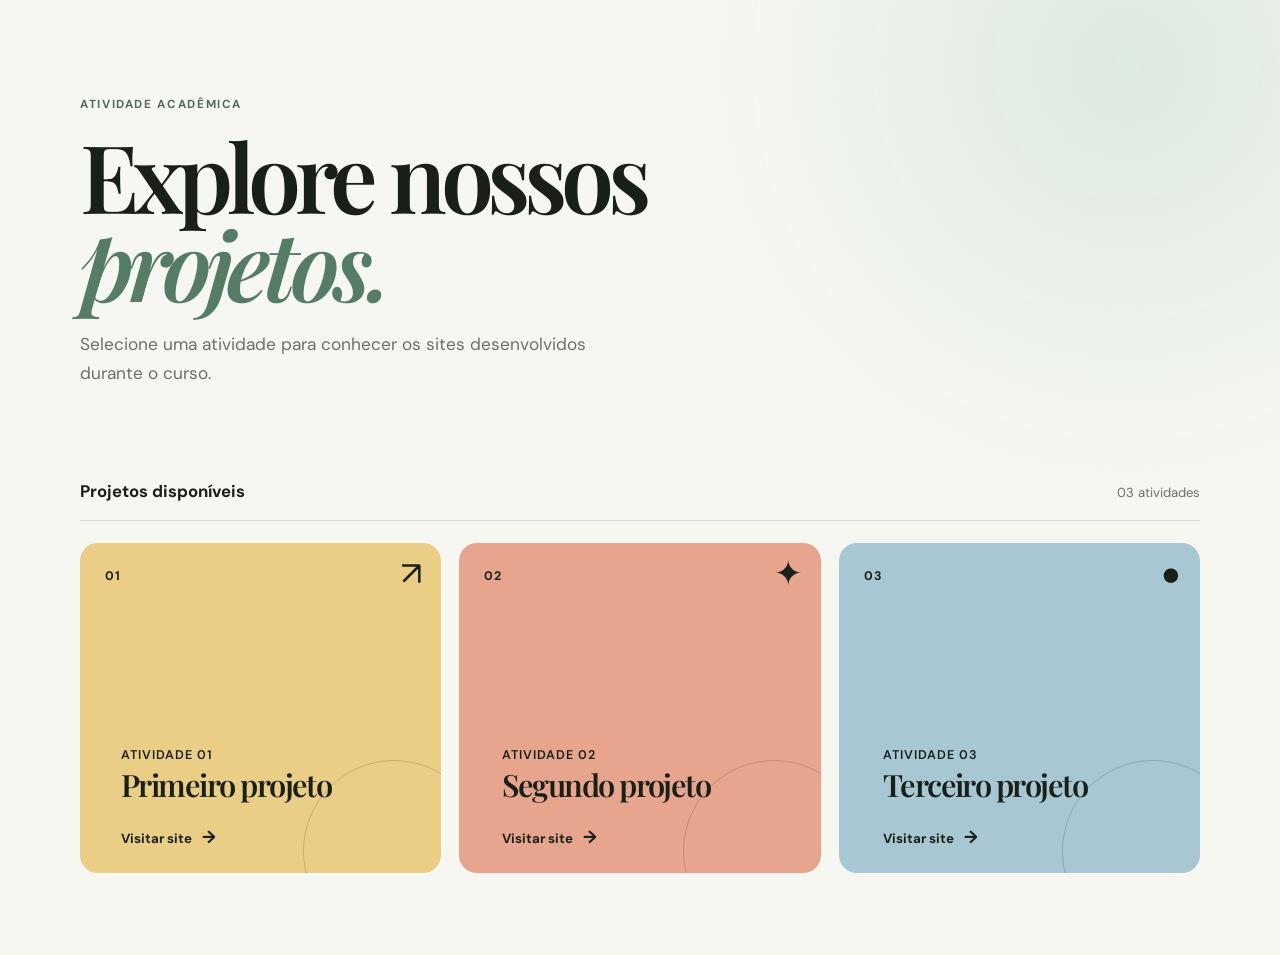
==== index.html @ 8a185f96 "Primeiro commit homepage" ====
<!doctype html>
<html lang="pt-BR">
  <head>
    <meta charset="UTF-8" />
    <meta name="viewport" content="width=device-width, initial-scale=1.0" />
    <meta
      name="description"
      content="Página inicial da atividade acadêmica com acesso aos projetos."
    />
    <title>Atividade Acadêmica | Projetos</title>
    <link rel="preconnect" href="https://fonts.googleapis.com" />
    <link rel="preconnect" href="https://fonts.gstatic.com" crossorigin />
    <link
      href="https://fonts.googleapis.com/css2?family=DM+Sans:wght@400;500;600;700&family=Playfair+Display:wght@600;700&display=swap"
      rel="stylesheet"
    />
    <link rel="stylesheet" href="style.css" />
  </head>
  <body>
    <main class="page-shell">
      <header class="hero">
        <p class="eyebrow">Atividade acadêmica</p>
        <h1>Explore nossos<br /><em>projetos.</em></h1>
        <p class="intro">
          Selecione uma atividade para conhecer os sites desenvolvidos durante o curso.
        </p>
      </header>

      <section class="projects" aria-labelledby="projects-title">
        <div class="section-heading">
          <h2 id="projects-title">Projetos disponíveis</h2>
          <span>03 atividades</span>
        </div>

        <div class="card-grid">
          <a class="project-card card-amber" href="https://seu-usuario.github.io/projeto-1/" target="_blank" rel="noopener noreferrer">
            <div class="card-number">01</div>
            <div class="card-icon" aria-hidden="true">↗</div>
            <div class="card-content">
              <p>Atividade 01</p>
              <h3>Primeiro projeto</h3>
              <span>Visitar site <b>→</b></span>
            </div>
          </a>

          <a class="project-card card-coral" href="https://seu-usuario.github.io/projeto-2/" target="_blank" rel="noopener noreferrer">
            <div class="card-number">02</div>
            <div class="card-icon" aria-hidden="true">✦</div>
            <div class="card-content">
              <p>Atividade 02</p>
              <h3>Segundo projeto</h3>
              <span>Visitar site <b>→</b></span>
            </div>
          </a>

          <a class="project-card card-blue" href="https://seu-usuario.github.io/projeto-3/" target="_blank" rel="noopener noreferrer">
            <div class="card-number">03</div>
            <div class="card-icon" aria-hidden="true">●</div>
            <div class="card-content">
              <p>Atividade 03</p>
              <h3>Terceiro projeto</h3>
              <span>Visitar site <b>→</b></span>
            </div>
          </a>
        </div>
      </section>
    </main>
  </body>
</html>
---- style.css ----
:root {
  --ink: #192019;
  --muted: #697168;
  --line: #d9ddd4;
  --paper: #f7f7f2;
}

* { box-sizing: border-box; }

html { background: var(--paper); }

body {
  margin: 0;
  color: var(--ink);
  font-family: "DM Sans", Arial, sans-serif;
  background:
    radial-gradient(circle at 88% 7%, rgba(188, 217, 199, .45), transparent 27rem),
    var(--paper);
}

.page-shell { width: min(1120px, calc(100% - 48px)); margin: 0 auto; }

.hero { padding: 96px 0 76px; max-width: 760px; }

.eyebrow {
  margin: 0 0 19px;
  color: #4d6d59;
  font-size: .73rem;
  font-weight: 700;
  letter-spacing: .14em;
  text-transform: uppercase;
}

h1, h2, h3, p { margin-top: 0; }

h1 {
  margin-bottom: 23px;
  font-family: "Playfair Display", Georgia, serif;
  font-size: clamp(3.2rem, 7.4vw, 6.4rem);
  font-weight: 600;
  letter-spacing: -.065em;
  line-height: .93;
}

h1 em { color: #557c65; font-weight: 600; }

.intro { max-width: 510px; color: var(--muted); font-size: 1.08rem; line-height: 1.65; }

.projects { padding-bottom: 82px; }

.section-heading {
  display: flex;
  align-items: baseline;
  justify-content: space-between;
  padding-bottom: 18px;
  border-bottom: 1px solid var(--line);
}

.section-heading h2 { margin: 0; font-size: 1.05rem; font-weight: 700; }
.section-heading span { color: var(--muted); font-size: .82rem; }

.card-grid { display: grid; grid-template-columns: repeat(3, 1fr); gap: 18px; margin-top: 22px; }

.project-card {
  position: relative;
  display: flex;
  min-height: 330px;
  padding: 25px;
  overflow: hidden;
  color: var(--ink);
  text-decoration: none;
  border-radius: 18px;
  transition: transform .25s ease, box-shadow .25s ease;
}

.project-card::after {
  position: absolute;
  right: -44px;
  bottom: -69px;
  width: 180px;
  height: 180px;
  content: "";
  border: 1px solid rgba(25, 32, 25, .18);
  border-radius: 50%;
}

.project-card:hover, .project-card:focus-visible {
  outline: none;
  transform: translateY(-7px);
  box-shadow: 0 18px 30px rgba(28, 45, 32, .15);
}

.card-amber { background: #ebce85; }
.card-coral { background: #e8a58d; }
.card-blue { background: #a7c7d2; }

.card-number { font-size: .78rem; font-weight: 700; letter-spacing: .08em; }

.card-icon {
  position: absolute;
  top: 14px;
  right: 19px;
  font-size: 2.1rem;
  font-weight: 400;
  line-height: 1;
}

.card-content { align-self: flex-end; position: relative; z-index: 1; }
.card-content p { margin-bottom: 7px; font-size: .79rem; font-weight: 600; letter-spacing: .08em; text-transform: uppercase; }
.card-content h3 { margin-bottom: 27px; font-family: "Playfair Display", Georgia, serif; font-size: clamp(1.8rem, 2.4vw, 2.5rem); font-weight: 600; letter-spacing: -.05em; line-height: .96; }
.card-content span { font-size: .83rem; font-weight: 700; }
.card-content b { margin-left: 7px; font-size: 1.1rem; }

@media (max-width: 720px) {
  .page-shell { width: min(100% - 32px, 540px); }
  .hero { padding: 70px 0 56px; }
  .card-grid { grid-template-columns: 1fr; gap: 13px; }
  .project-card { min-height: 225px; }
}
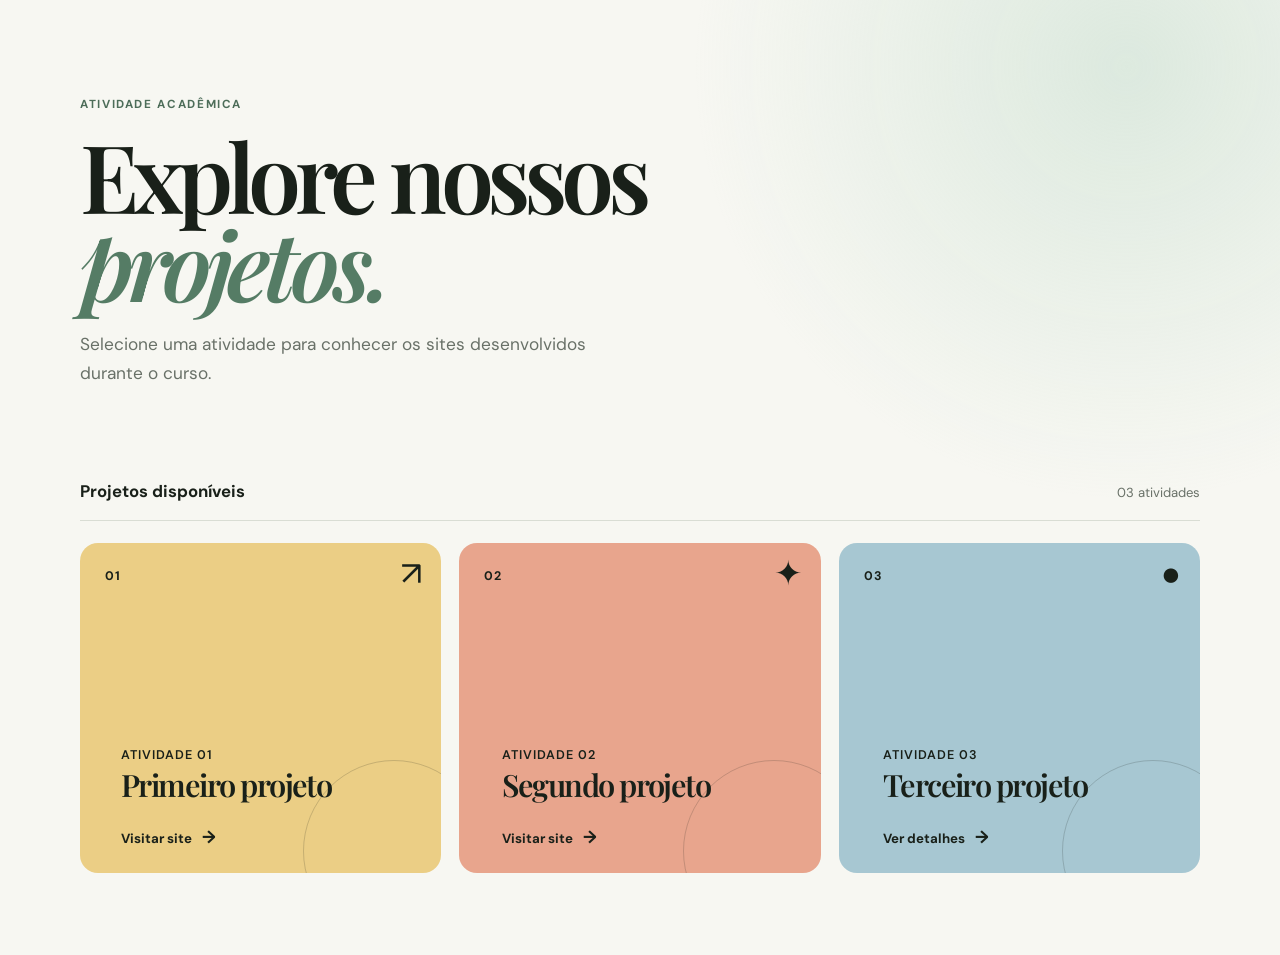
==== commit 1b4d5856: "criação da página 3" ====
--- a/index.html
+++ b/index.html
@@ -53,13 +53,13 @@
             </div>
           </a>
 
-          <a class="project-card card-blue" href="https://seu-usuario.github.io/projeto-3/" target="_blank" rel="noopener noreferrer">
+          <a class="project-card card-blue" href="pagina3/projeto-3.html">
             <div class="card-number">03</div>
             <div class="card-icon" aria-hidden="true">●</div>
             <div class="card-content">
               <p>Atividade 03</p>
               <h3>Terceiro projeto</h3>
-              <span>Visitar site <b>→</b></span>
+              <span>Ver detalhes <b>→</b></span>
             </div>
           </a>
         </div>
--- a/style.css
+++ b/style.css
@@ -116,4 +116,4 @@
   .hero { padding: 70px 0 56px; }
   .card-grid { grid-template-columns: 1fr; gap: 13px; }
   .project-card { min-height: 225px; }
-}
+}
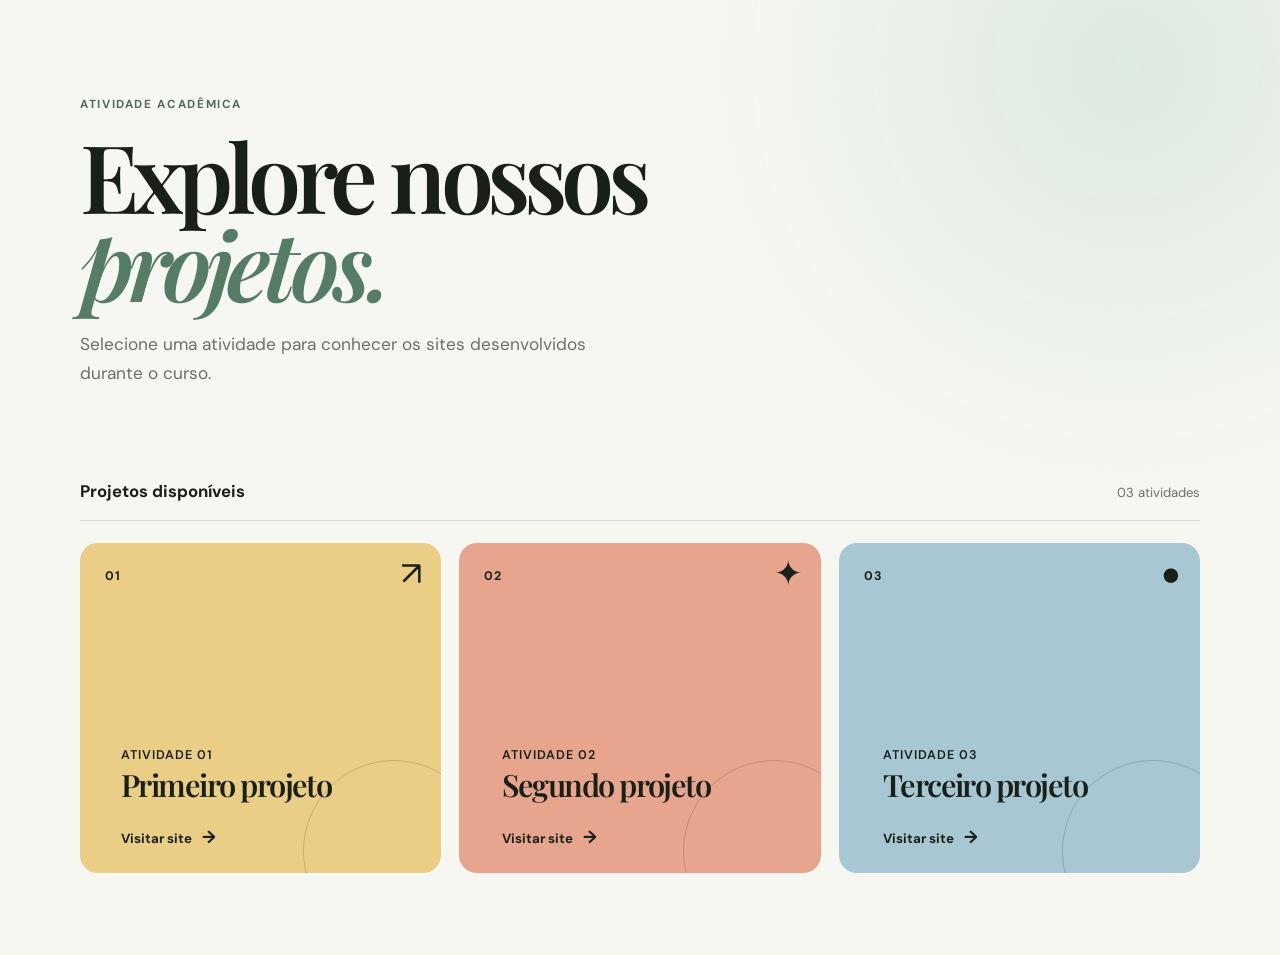
==== commit 682be358: "Merge pull request #1 from dvz123/main Subindo a Atividade 2 - Barbearia da branch: BranchDavi" ====
--- a/index.html
+++ b/index.html
@@ -43,7 +43,7 @@
             </div>
           </a>
 
-          <a class="project-card card-coral" href="https://seu-usuario.github.io/projeto-2/" target="_blank" rel="noopener noreferrer">
+          <a class="project-card card-coral" href="./Atividade2/Atividade2.html" target="_blank" rel="noopener noreferrer">
             <div class="card-number">02</div>
             <div class="card-icon" aria-hidden="true">✦</div>
             <div class="card-content">
@@ -53,13 +53,13 @@
             </div>
           </a>
 
-          <a class="project-card card-blue" href="pagina3/projeto-3.html">
+          <a class="project-card card-blue" href="https://seu-usuario.github.io/projeto-3/" target="_blank" rel="noopener noreferrer">
             <div class="card-number">03</div>
             <div class="card-icon" aria-hidden="true">●</div>
             <div class="card-content">
               <p>Atividade 03</p>
               <h3>Terceiro projeto</h3>
-              <span>Ver detalhes <b>→</b></span>
+              <span>Visitar site <b>→</b></span>
             </div>
           </a>
         </div>
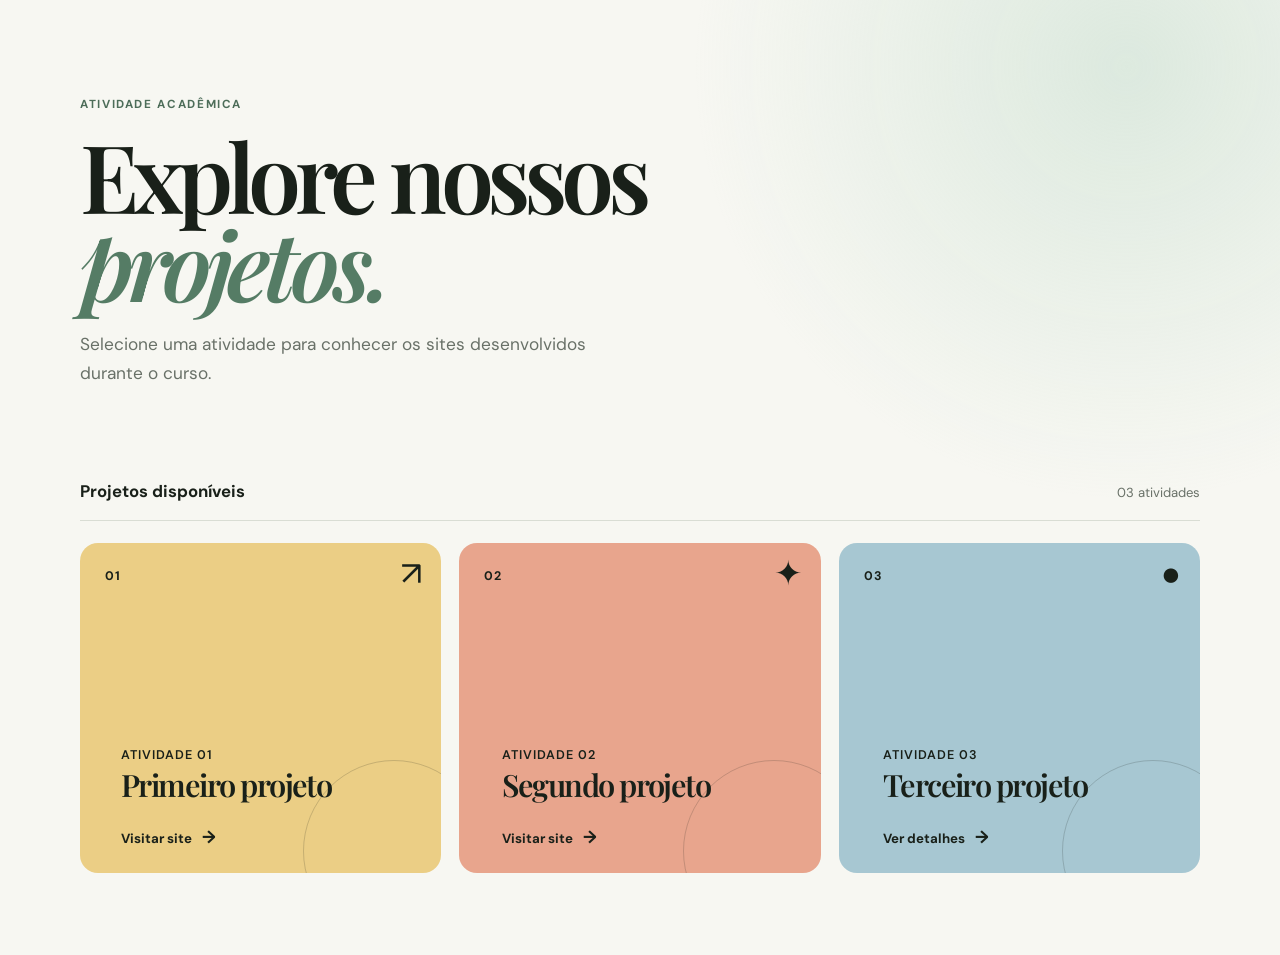
==== commit fe55f79a: "Merge pull request #2 from Lucas-Ramos-Coelho/Pedro criação da página 3" ====
--- a/index.html
+++ b/index.html
@@ -53,13 +53,13 @@
             </div>
           </a>
 
-          <a class="project-card card-blue" href="https://seu-usuario.github.io/projeto-3/" target="_blank" rel="noopener noreferrer">
+          <a class="project-card card-blue" href="pagina3/projeto-3.html">
             <div class="card-number">03</div>
             <div class="card-icon" aria-hidden="true">●</div>
             <div class="card-content">
               <p>Atividade 03</p>
               <h3>Terceiro projeto</h3>
-              <span>Visitar site <b>→</b></span>
+              <span>Ver detalhes <b>→</b></span>
             </div>
           </a>
         </div>
